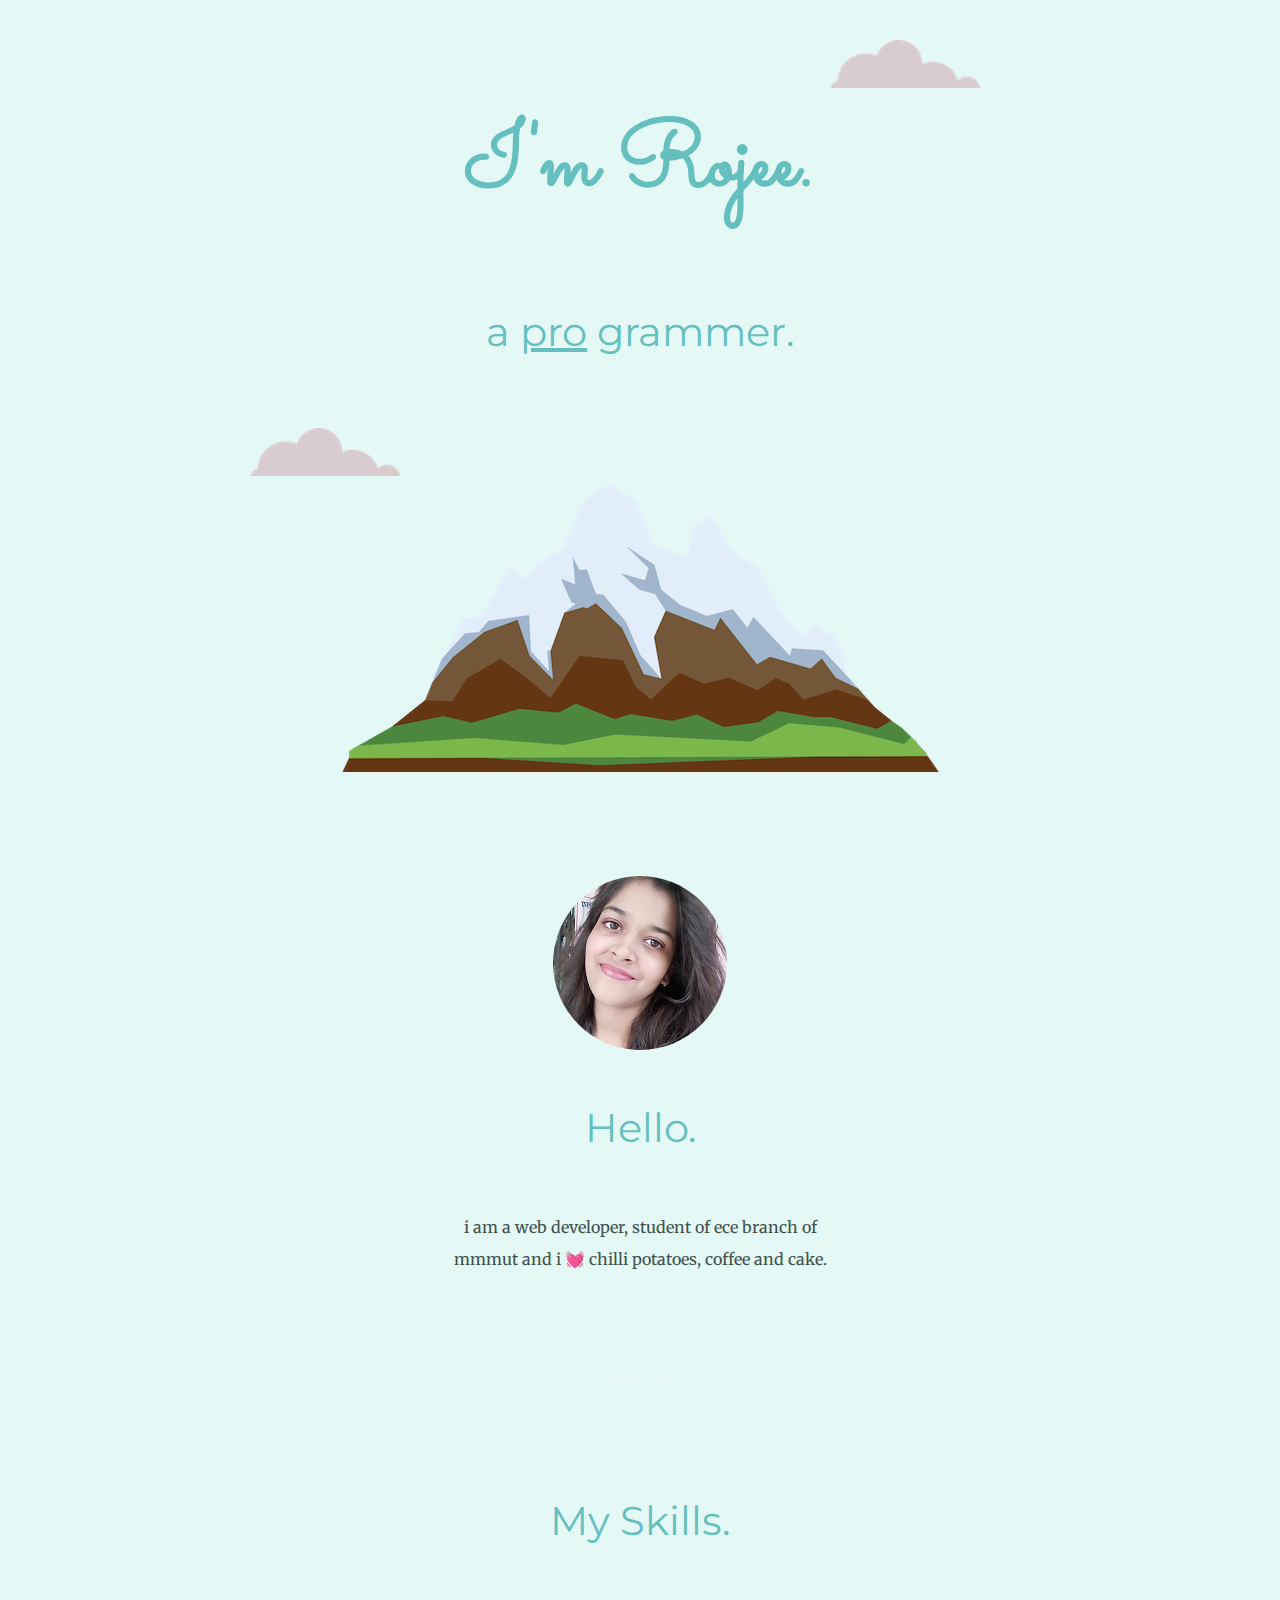
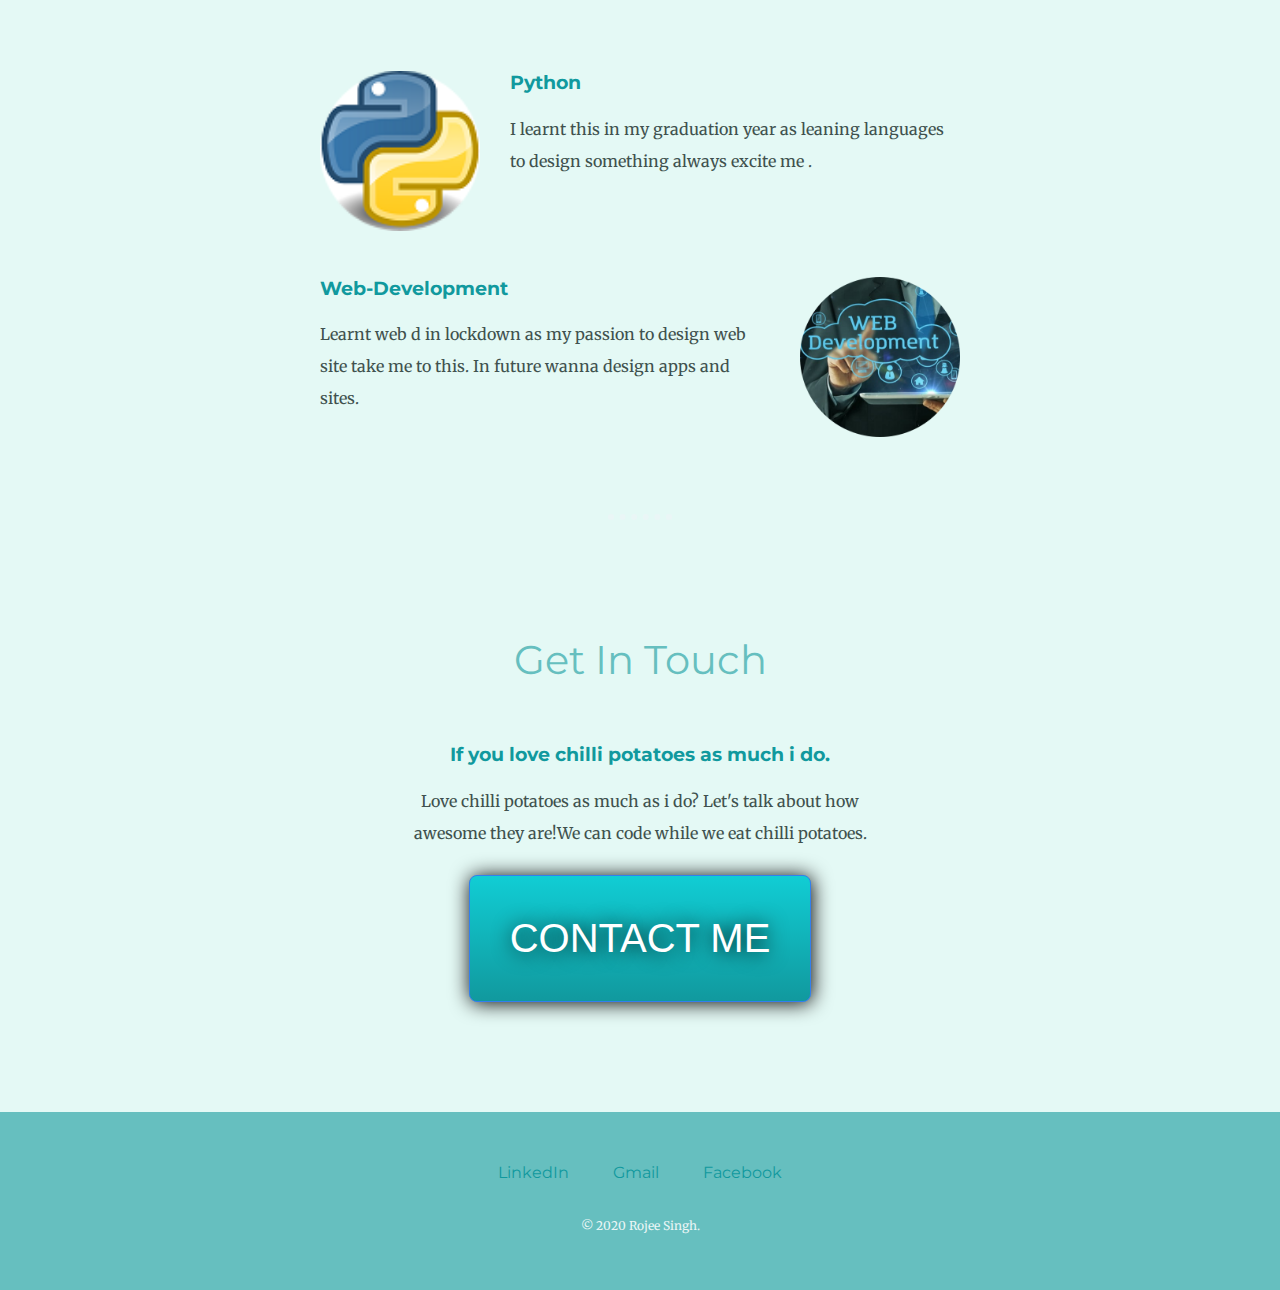
==== index.html @ 80e99f83 "Add files via upload" ====
<!DOCTYPE html>
<html lang="en">
<head>
    <meta charset="UTF-8">
    <meta name="viewport" content="width=device-width, initial-scale=1.0">
    <title>Rojee Singh</title>
    <link rel="stylesheet" href="css/styles.css">
    <link rel="icon" href="favicon.ico">
    <link rel="stylesheet" href="contact-me.html">
    <link href="https://fonts.googleapis.com/css2?family=Merriweather:ital,wght@0,400;0,700;0,900;1,400;1,700;1,900&family=Montserrat:ital,wght@0,400;0,500;0,600;1,500&family=Sacramento&display=swap" rel="stylesheet">
</head>
<body>
    <div class="top-container">
        <img class="top-cloud" src="images/cloud.png" alt="cloud-image">
        <h1>I'm Rojee.</h1>
        <h2>a <span class="pro">pro</span> grammer.</h2>
        <img class="bottom-cloud" src="images/cloud.png" alt="cloud-image">
        <img src="images/mountain.png" alt="mountain-image">

    </div>
    <div class="middle-container">
        <div class="profile">
          <img src="images/rojee.png" alt="rojee's profile picture">
          <h2>Hello.</h2>
          <p class="intro">i am a web developer, student of ece branch of mmmut and i 💓 chilli potatoes, coffee and cake.</p>
        </div>
        <hr>
        <div class="skills">
          <h2>My Skills.</h2>
          <div class="skill-row">
            <img class="python-img" src="images/python.png" alt="python">
            <h3>Python</h3>
            <p>I learnt this in my graduation year as leaning languages to design something always excite me .</p>
          </div>
          <div class="skill-row">
            <img class="web-d-img" src="images/web-development.png" alt="web-development">
            <h3>Web-Development</h3>
            <p>Learnt web d in lockdown as my passion to design web site take me to this. In future wanna design apps and sites.</p>
          </div>
        </div>
        <hr>
        <div class="contact-me">
          <h2>Get In Touch</h2>
          <h3>If you love chilli potatoes as much i do.</h3>
          <p class="contact-message">Love chilli potatoes as much as i do? Let's talk about how awesome they are!We can code while we eat chilli potatoes.</p>
          <a class="btn"href="contact-me.html" href="mailto:rani57128@gmail.com">CONTACT ME</a>
        </div>
      </div>
      
      
      <div class="bottom-container">
        <a class="footer-link" href="https://www.linkedin.com/in/rojee-singh-1b3bb2183">LinkedIn</a> 
        <a class="footer-link" href="https://www.gmail.com/">Gmail</a>
        <a class="footer-link" href="https://www.Facebook.com/rojee.singh.50">Facebook</a> 
        <p class="copyright">© 2020 Rojee Singh.</p>
      </div>
   
    
</body>
</html>
---- css/styles.css ----
body{
    color: #40514E;
    margin: 0;
    text-align: center;
    font-family: 'Merriweather', serif;
    background-color: #E4F9F5;
}
h1{
    margin-top: 50px auto 0 auto;
    font-size: 5.625rem;
    margin-top: 0;
    font-family: 'Sacramento', cursive;
    color: #66BFBF;
}
h2{
    font-size: 2.5rem;
    font-family: 'Montserrat', sans-serif;
    color: #66BFBF;
    font-weight: normal;
    line-height: 2;
    padding-bottom: 10px;
}
h3{
    font-family: 'Montserrat', sans-serif;
    color: #11999E;
}
.top-container{
    background-color: #E4F9F5;
    position: relative; 
    padding-top: 100px;

}
.middle-container{
    margin: 100px 0;
   
}
.bottom-container{
    background-color: #66BFBF;
    padding: 50px 0 20px;
   
}
a{
    color: #11999E;
    font-family: 'Montserrat', sans-serif;
    margin: 10px 20px;
    text-decoration: none;

}
a:hover{
    color: #EAF6F6;
}
.pro{
    text-decoration: underline;
}
.bottom-cloud{
    position: absolute;
    left: 250px;
    bottom: 300px;
}
p{
    line-height: 2;
}
.top-cloud{
    position: absolute;
    right: 300px;
    top: 40px;
}
.skill-row{
    width: 50%;
    margin: 100px auto 100px auto;
    text-align: left;
    
}
.python-img{
    width: 25%;
    float: left;
    margin-right:30px;


}
.web-d-img{
    width: 25%;
    float:right;
    margin-left: 30px;
}
hr{
    border:dotted #EAF6F6 6px;
    border-bottom: none;
    width: 4%;
    margin: 100px auto;
}
.intro{
    width: 30%;
    margin:auto;
}
.contact-me{
    width: 40%;
    margin: 40px auto 60px;
}
.copyright{
    color: #EAF6F6;
    font-size: 0.75rem;
    padding: 20px 0;
}
.btn{
    background: #11CDD4;
    background-image: -webkit-linear-gradient(top, #11CDD4, #11999E);
    background-image: -moz-linear-gradient(top, #11CDD4, #11999E);
    background-image: -ms-linear-gradient(top, #11CDD4, #11999E);
    background-image: -o-linear-gradient(top, #11CDD4, #11999E);
    background-image: linear-gradient(to bottom, #11CDD4, #11999E);
    -webkit-border-radius: 8px;
    -moz-border-radius: 8px;
    border-radius: 8px;
    color: #FFFFFF;
    font-family: Arial;
    font-size: 40px;
    font-weight: 100;
    padding: 40px;
    box-shadow: 1px 1px 20px 0px #000000;
    -webkit-box-shadow: 1px 1px 20px 0px #000000;
    -moz-box-shadow: 1px 1px 20px 0px #000000;
    text-shadow: 1px 1px 20px #000000;
    border: solid #337FED 1px;
    text-decoration: none;
    display: inline-block;
    cursor: pointer;
    text-align: center;
    }
    
    .btn:hover {
    border: solid #337FED 1px;
    background: #30E3CB;
    background-image: -webkit-linear-gradient(top, #30E3CB, #2BC4AD);
    background-image: -moz-linear-gradient(top, #30E3CB, #2BC4AD);
    background-image: -ms-linear-gradient(top, #30E3CB, #2BC4AD);
    background-image: -o-linear-gradient(top, #30E3CB, #2BC4AD);
    background-image: linear-gradient(to bottom, #30E3CB, #2BC4AD);
    -webkit-border-radius: 20px;
    -moz-border-radius: 20px;
    border-radius: 20px;
    text-decoration: none;
    }
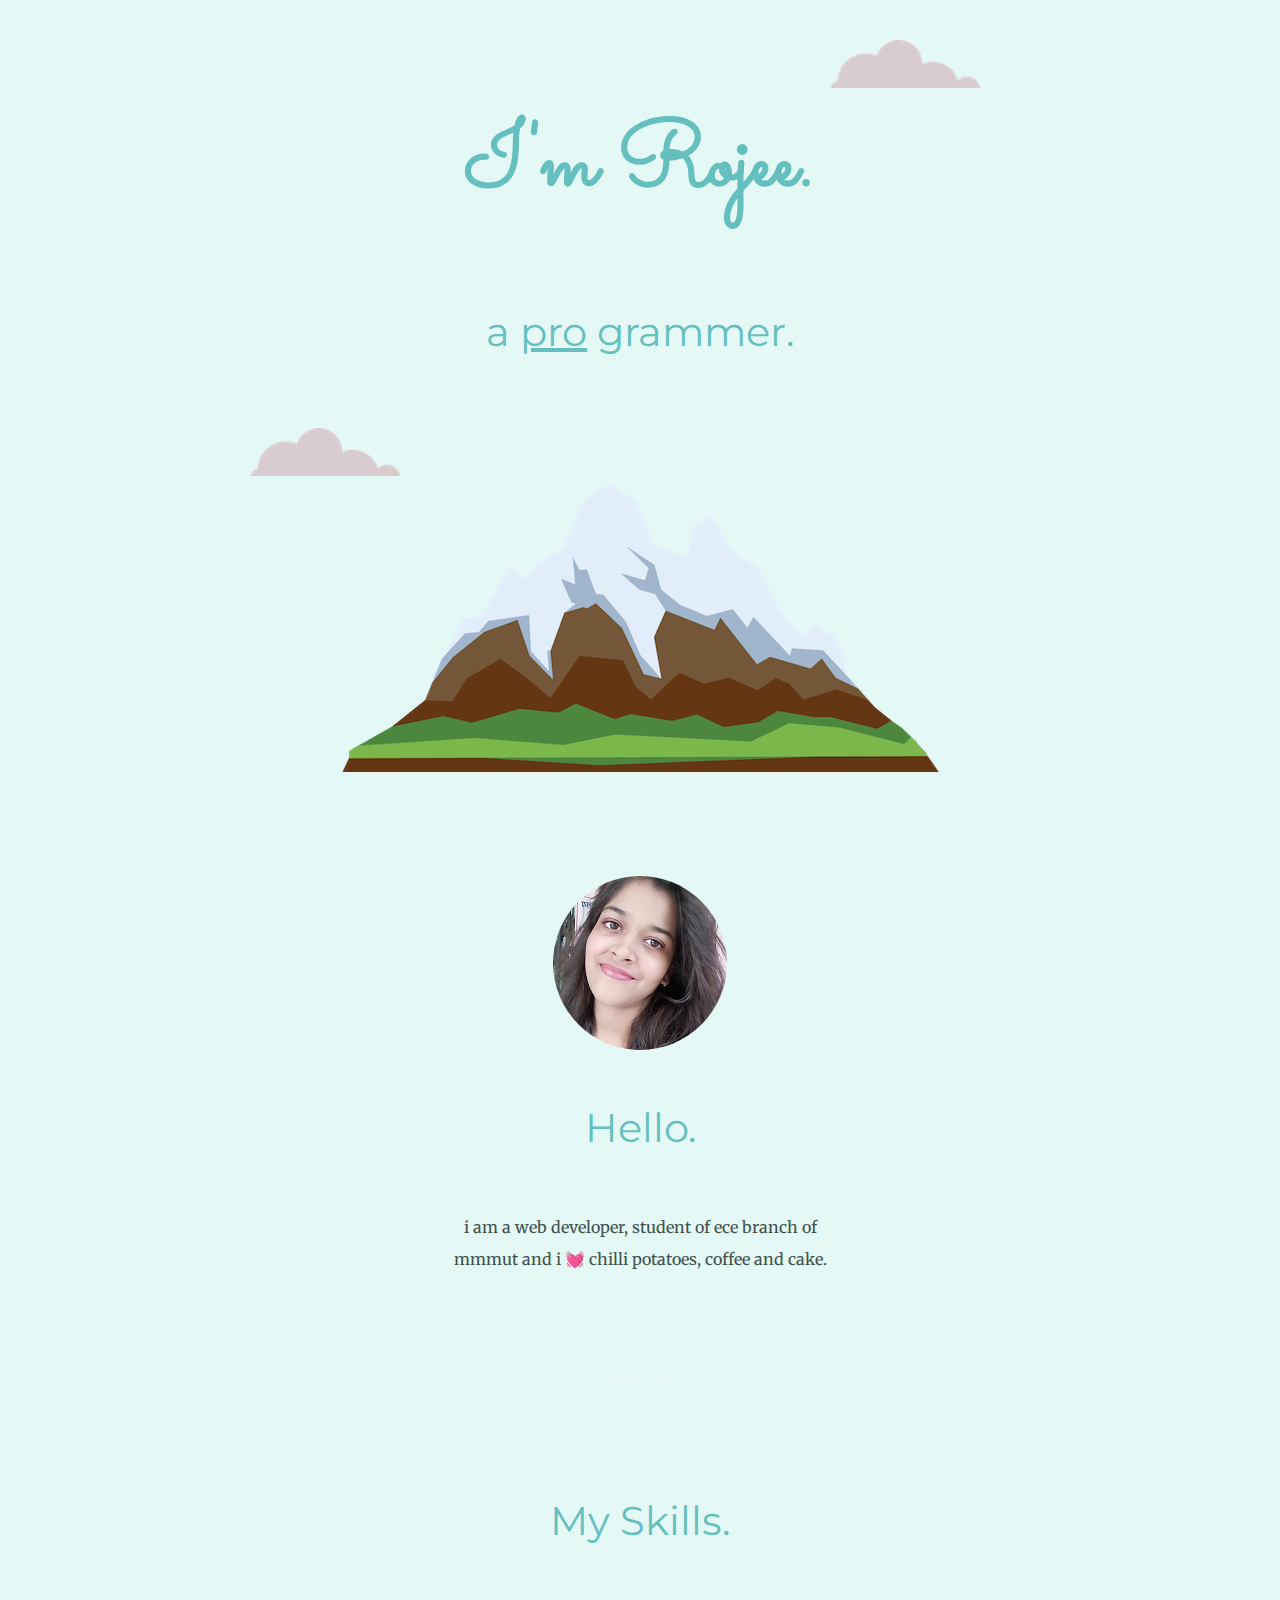
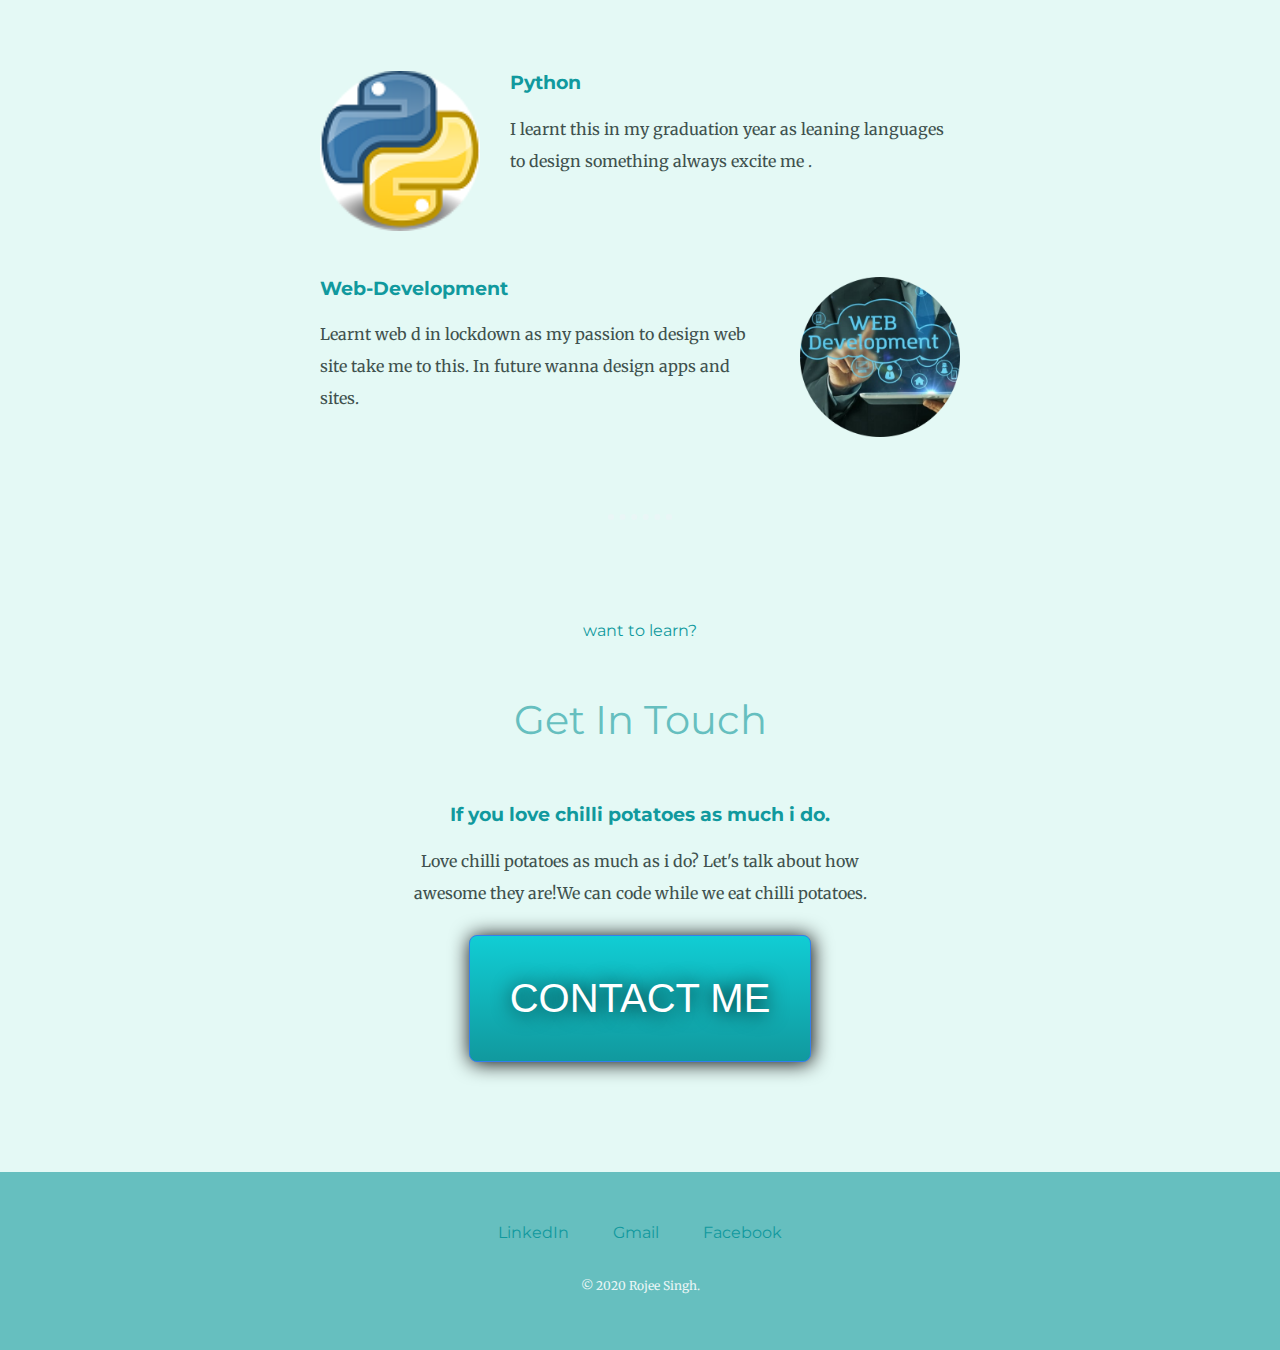
==== commit 6857db4a: "Add files via upload" ====
--- a/index.html
+++ b/index.html
@@ -39,6 +39,7 @@
           </div>
         </div>
         <hr>
+        <a href="1edc.mp4">want to learn?</a>
         <div class="contact-me">
           <h2>Get In Touch</h2>
           <h3>If you love chilli potatoes as much i do.</h3>
@@ -55,6 +56,6 @@
         <p class="copyright">© 2020 Rojee Singh.</p>
       </div>
    
-    
+      
 </body>
 </html>